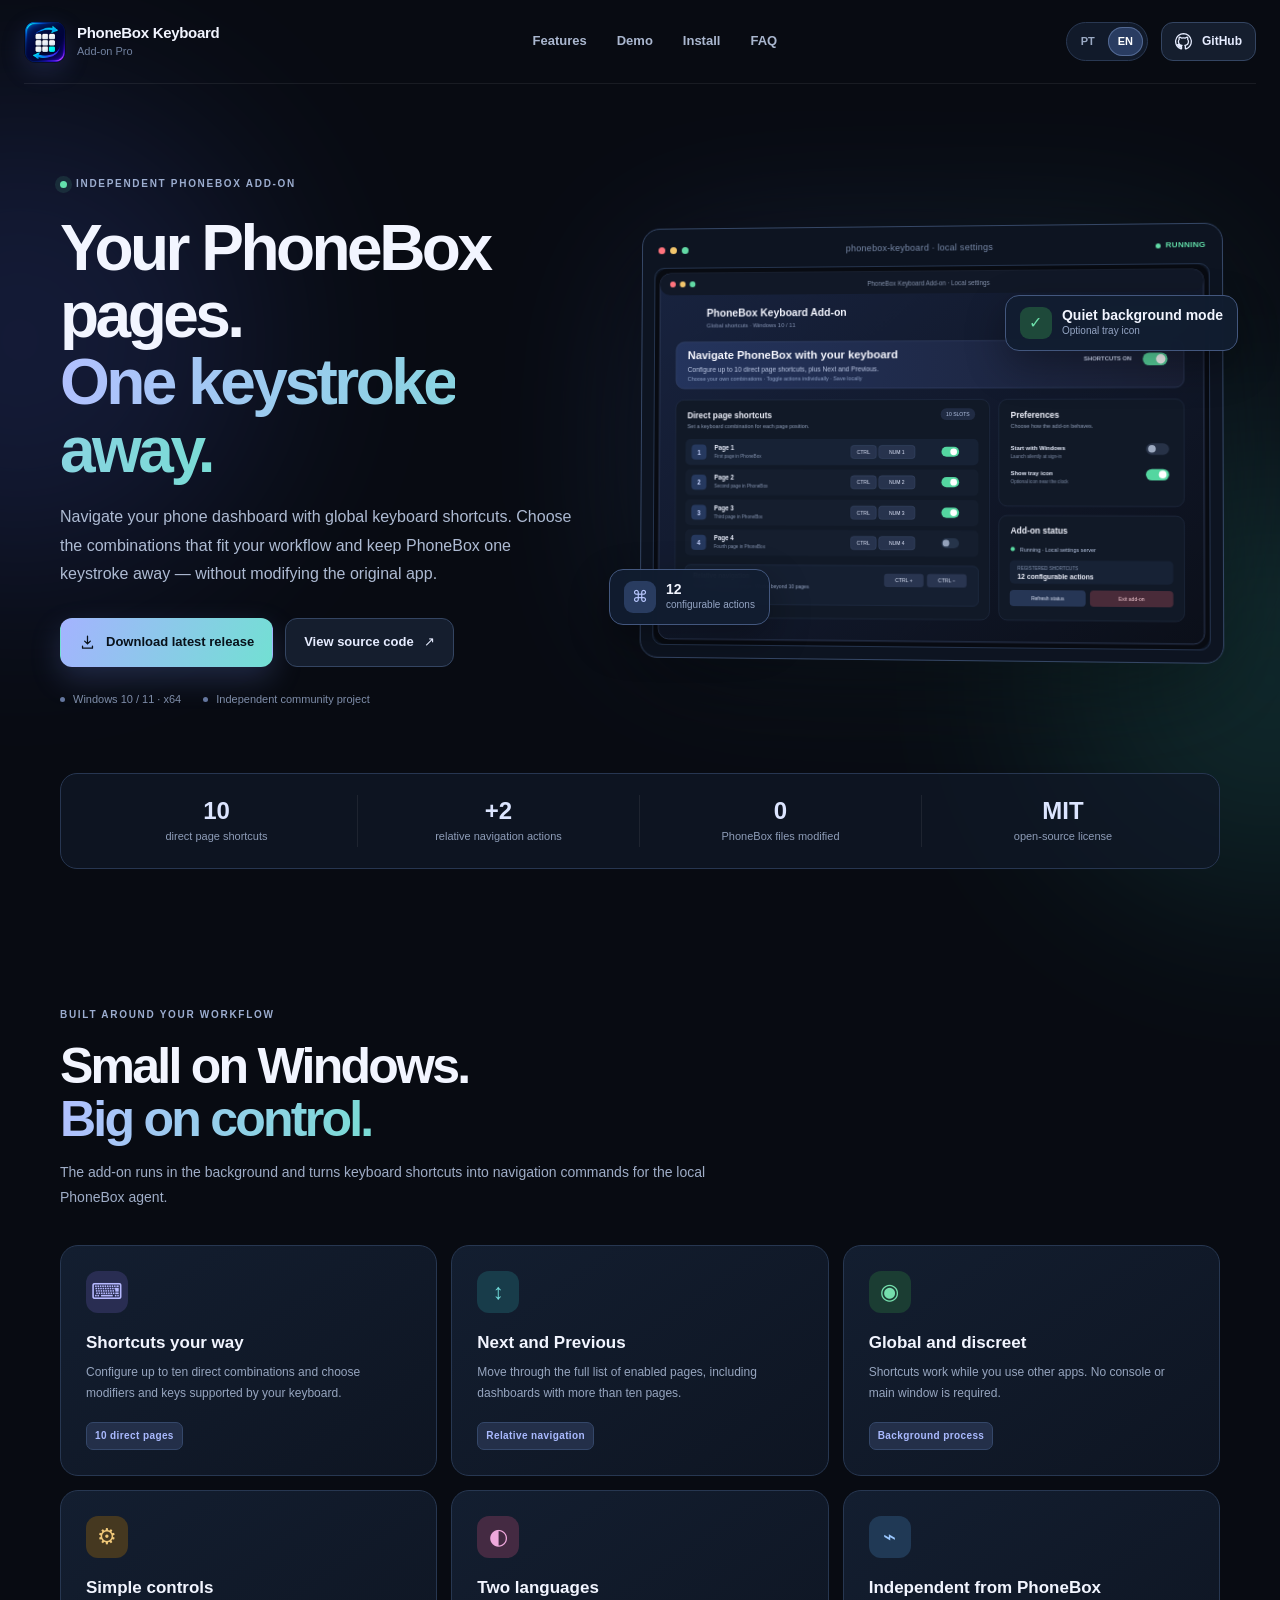
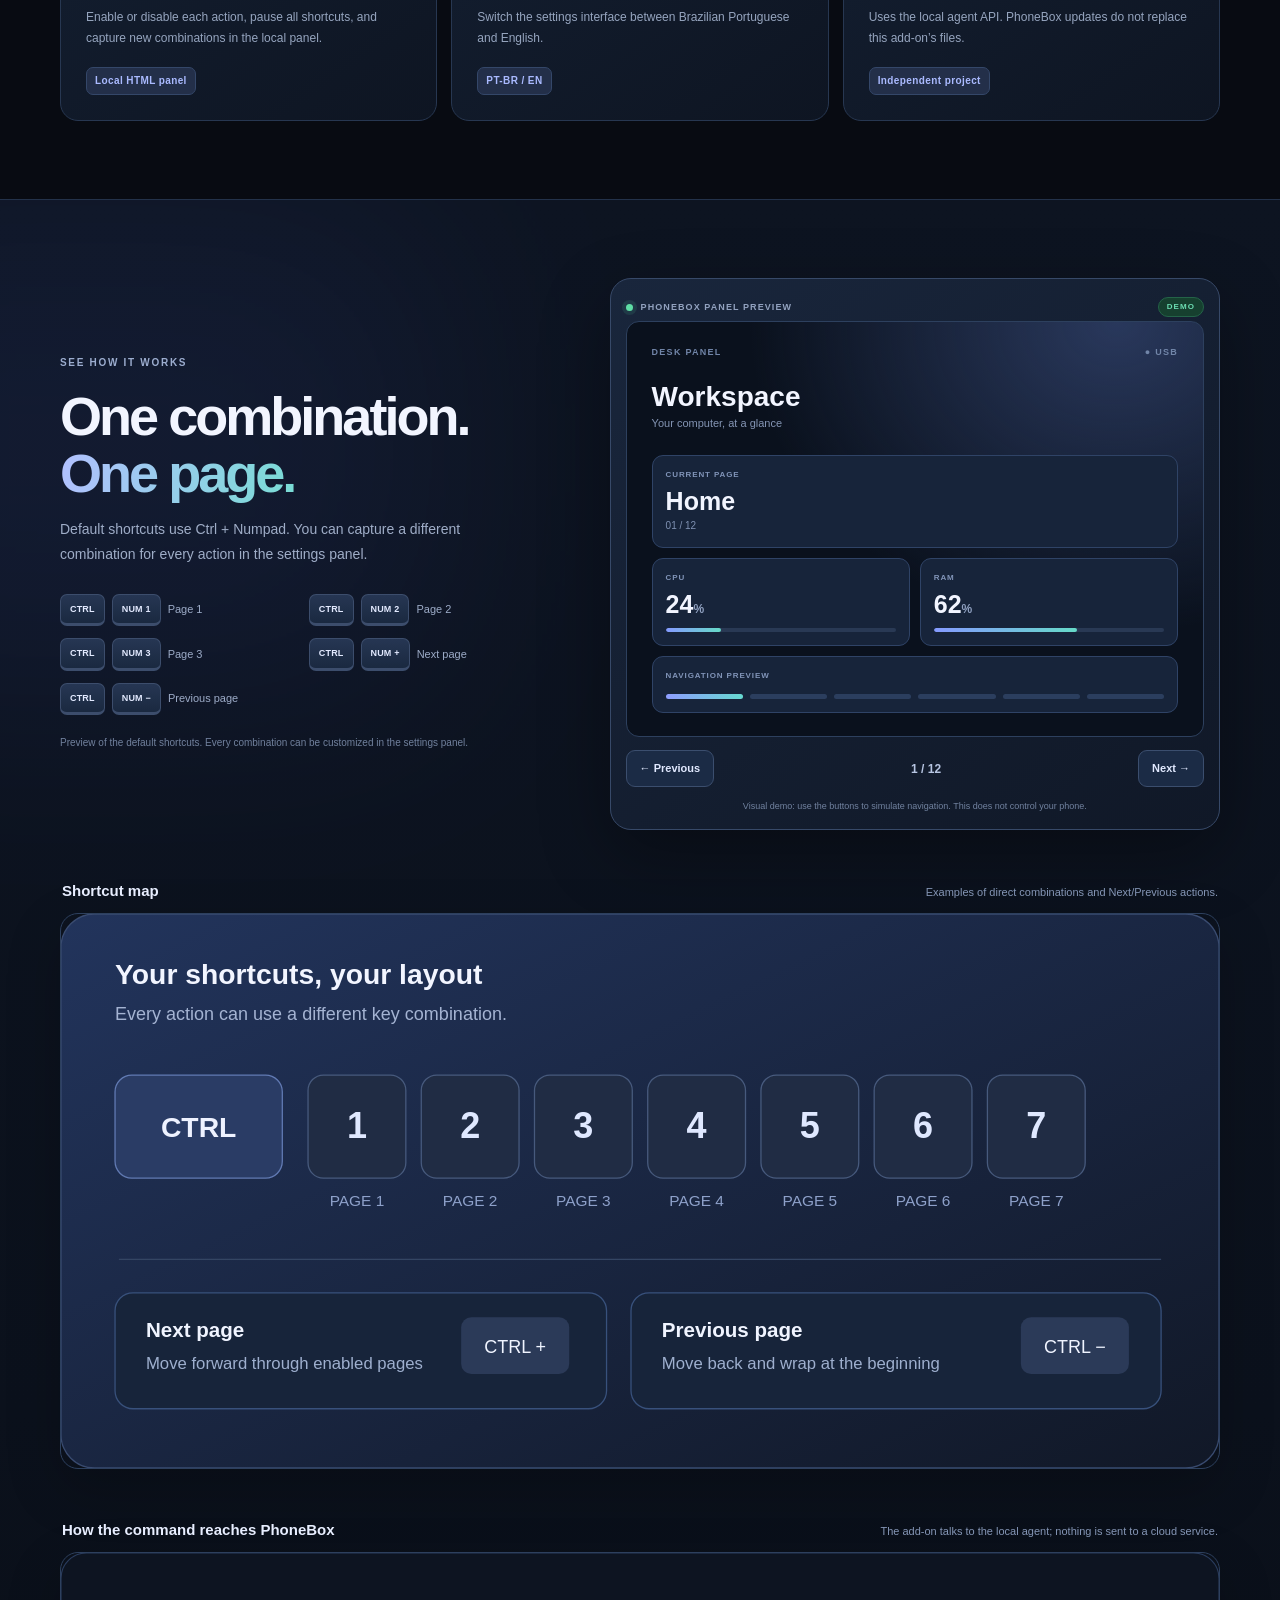
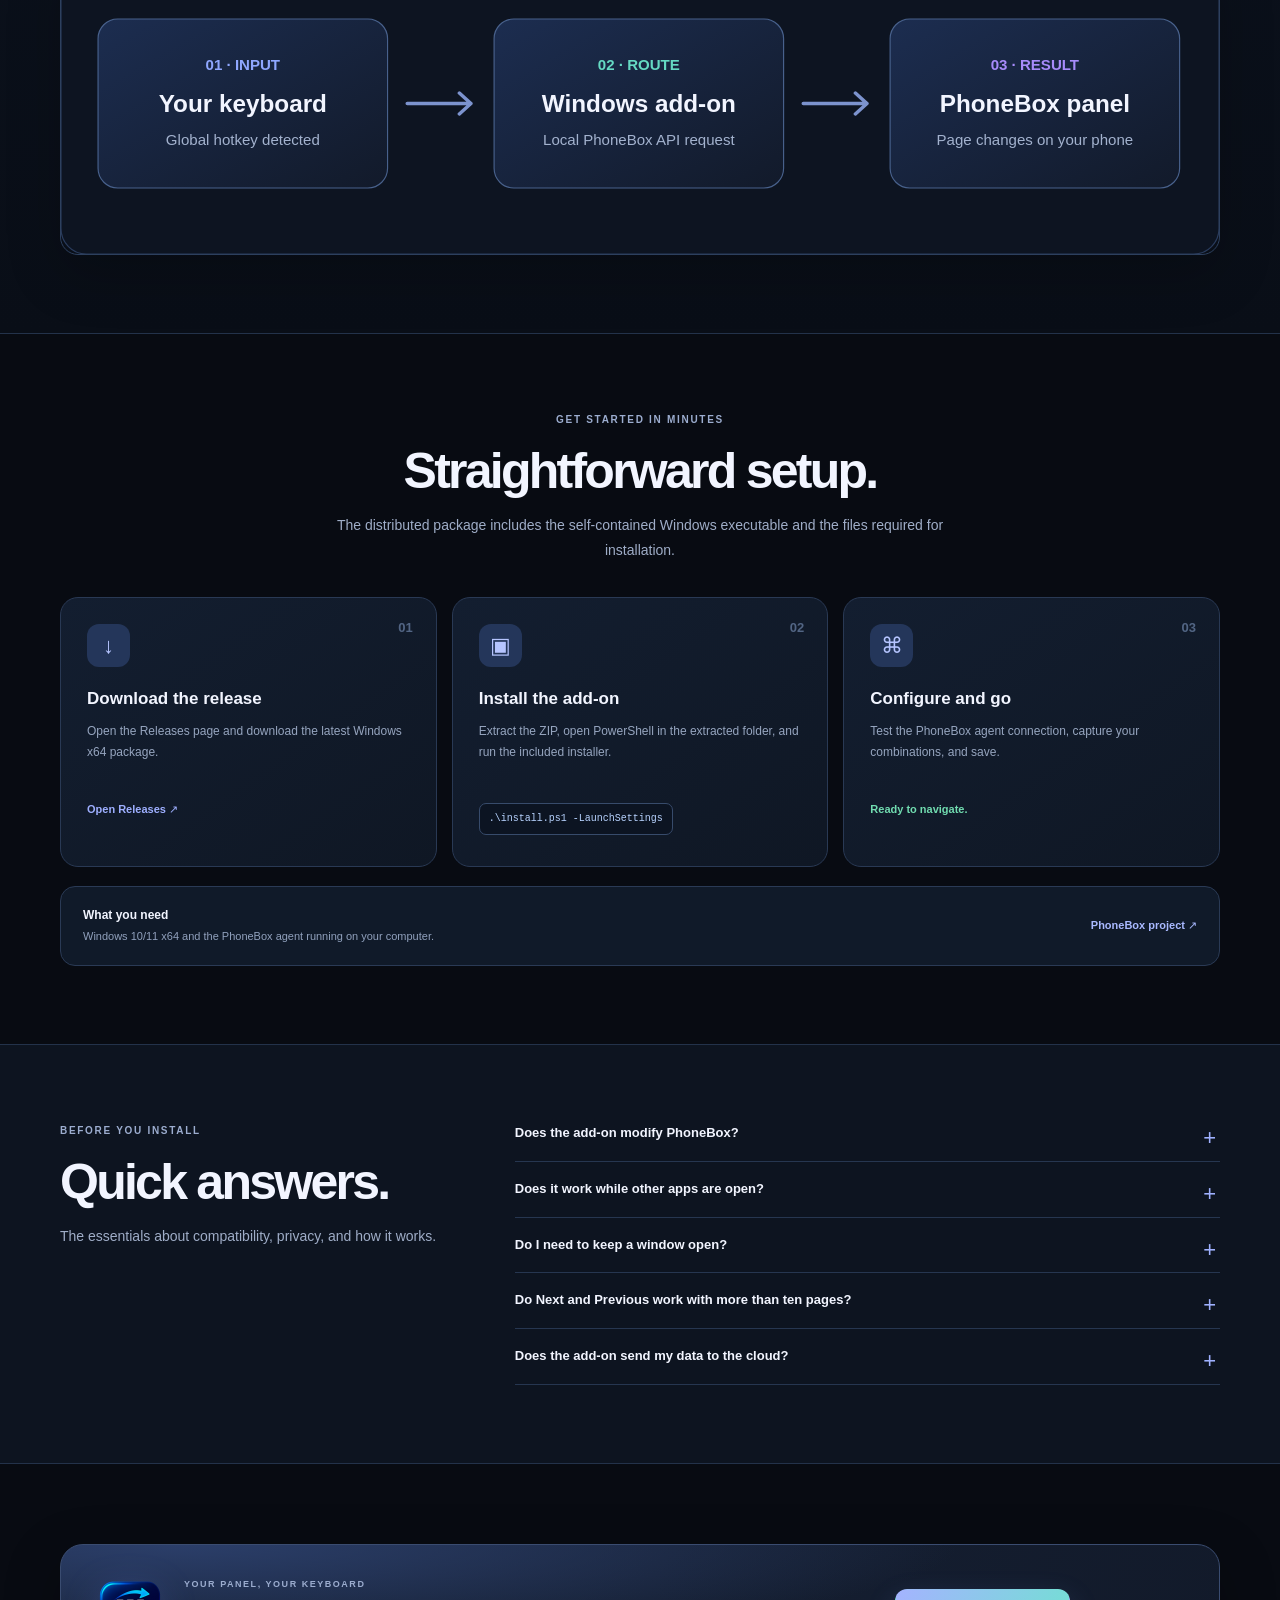
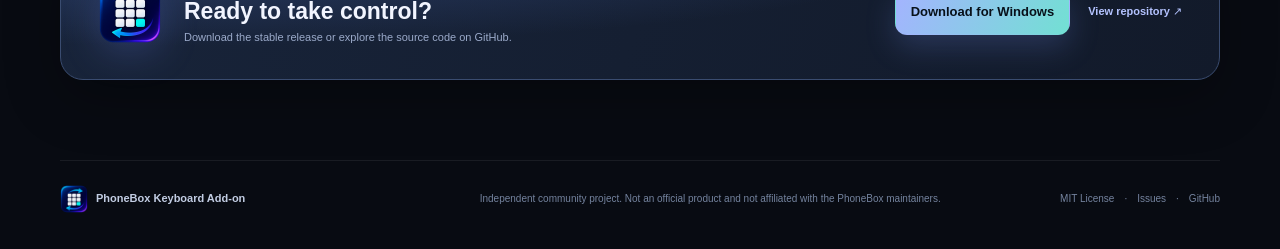
==== site/index.html @ b5aafda9 "feat: add bilingual GitHub Pages project website" ====
<!doctype html>
<html lang="pt-BR">
<head>
  <meta charset="utf-8">
  <meta name="viewport" content="width=device-width, initial-scale=1">
  <meta name="color-scheme" content="dark">
  <meta name="theme-color" content="#0b0e17">
  <meta name="description" content="Navigate PhoneBox pages with configurable global keyboard shortcuts on Windows. Ten direct page shortcuts, plus Next and Previous.">
  <meta property="og:type" content="website">
  <meta property="og:title" content="PhoneBox Keyboard Add-on">
  <meta property="og:description" content="Your PhoneBox pages. One keystroke away.">
  <meta property="og:image" content="https://ultraalmir.github.io/Keyboard-Addon-for-PhoneBox/assets/panel-preview.svg">
  <title>PhoneBox Keyboard Add-on — Your pages, one keystroke away</title>
  <link rel="icon" href="assets/favicon.ico" sizes="any">
  <link rel="icon" href="assets/phonebox-keyboard.png" type="image/png">
  <link rel="stylesheet" href="assets/site.css">
</head>
<body>
  <div class="ambient ambient-one" aria-hidden="true"></div>
  <div class="ambient ambient-two" aria-hidden="true"></div>
  <header class="site-header">
    <a class="brand" href="#top" aria-label="PhoneBox Keyboard Add-on home">
      <img src="assets/phonebox-keyboard.png" alt="" width="42" height="42">
      <span><strong>PhoneBox Keyboard</strong><small>Add-on Pro</small></span>
    </a>
    <nav class="desktop-nav" aria-label="Navegação principal">
      <a href="#features" data-i18n="navFeatures">Recursos</a>
      <a href="#demo" data-i18n="navDemo">Demonstração</a>
      <a href="#install" data-i18n="navInstall">Instalação</a>
      <a href="#faq" data-i18n="navFaq">Dúvidas</a>
    </nav>
    <div class="header-actions">
      <div class="language-switch" role="group" aria-label="Language">
        <button type="button" data-language="pt-BR" class="active" aria-pressed="true">PT</button>
        <button type="button" data-language="en" aria-pressed="false">EN</button>
      </div>
      <a class="button button-small button-outline github-link" href="https://github.com/Ultraalmir/Keyboard-Addon-for-PhoneBox" target="_blank" rel="noopener noreferrer">
        <svg viewBox="0 0 24 24" aria-hidden="true"><path d="M12 .9a11.1 11.1 0 0 0-3.51 21.63c.56.1.76-.24.76-.54v-2.1c-3.1.67-3.76-1.32-3.76-1.32-.5-1.28-1.23-1.62-1.23-1.62-1.01-.69.08-.68.08-.68 1.12.08 1.71 1.15 1.71 1.15 1 .1.53 2.2 3.15 1.55.1-.72.39-1.21.7-1.49-2.47-.28-5.07-1.24-5.07-5.5 0-1.22.44-2.22 1.15-3-.12-.28-.5-1.42.11-2.96 0 0 .94-.3 3.05 1.15a10.6 10.6 0 0 1 5.55 0c2.12-1.45 3.05-1.15 3.05-1.15.61 1.54.23 2.68.12 2.96.71.78 1.14 1.78 1.14 3.02 0 4.27-2.6 5.21-5.08 5.49.4.35.75 1.02.75 2.06V22c0 .3.2.65.77.54A11.1 11.1 0 0 0 12 .9Z"/></svg>
        <span>GitHub</span>
      </a>
    </div>
  </header>

  <main id="top">
    <section class="hero wrap">
      <div class="hero-copy">
        <div class="eyebrow"><span class="pulse"></span><span data-i18n="eyebrow">COMPLEMENTO INDEPENDENTE PARA PHONEBOX</span></div>
        <h1 data-i18n="heroTitle">Suas páginas do PhoneBox.<br><em>Um atalho de distância.</em></h1>
        <p class="hero-lead" data-i18n="heroLead">Navegue pelo painel do seu celular usando combinações globais do teclado. Configure cada tecla do seu jeito e deixe o PhoneBox sempre a um toque de distância — sem modificar o aplicativo original.</p>
        <div class="hero-buttons">
          <a class="button button-primary" href="https://github.com/Ultraalmir/Keyboard-Addon-for-PhoneBox/releases/latest" target="_blank" rel="noopener noreferrer">
            <svg viewBox="0 0 24 24" aria-hidden="true"><path d="M12 3v11m0 0 4-4m-4 4-4-4M5 17v3h14v-3"/></svg>
            <span data-i18n="downloadLatest">Baixar versão mais recente</span>
          </a>
          <a class="button button-outline" href="https://github.com/Ultraalmir/Keyboard-Addon-for-PhoneBox" target="_blank" rel="noopener noreferrer">
            <span data-i18n="viewSource">Ver código-fonte</span><span aria-hidden="true">↗</span>
          </a>
        </div>
        <div class="hero-meta">
          <span><i class="meta-dot"></i><span data-i18n="windowsOnly">Windows 10 / 11 · x64</span></span>
          <span><i class="meta-dot"></i><span data-i18n="communityProject">Projeto comunitário independente</span></span>
        </div>
      </div>
      <div class="hero-visual">
        <div class="visual-glow"></div>
        <div class="preview-frame">
          <div class="preview-topline"><span class="traffic"><i></i><i></i><i></i></span><span>phonebox-keyboard · local settings</span><span class="preview-status"><i></i> <b data-i18n="running">EM EXECUÇÃO</b></span></div>
          <img src="assets/panel-preview.svg" alt="Prévia ilustrativa do painel de configurações com atalhos, navegação relativa e preferências" data-alt="panelAlt">
        </div>
        <div class="float-chip chip-left"><span class="chip-icon">⌘</span><span><b>12</b><small data-i18n="configurableActions">ações configuráveis</small></span></div>
        <div class="float-chip chip-right"><span class="chip-check">✓</span><span><b data-i18n="quietMode">Modo silencioso</b><small data-i18n="trayOptional">Ícone de bandeja opcional</small></span></div>
      </div>
    </section>

    <section class="trust-strip wrap" aria-label="Project highlights">
      <div><strong>10</strong><span data-i18n="statDirect">atalhos diretos para páginas</span></div>
      <div><strong>+2</strong><span data-i18n="statRelative">ações de navegação relativa</span></div>
      <div><strong>0</strong><span data-i18n="statChanges">arquivos do PhoneBox modificados</span></div>
      <div><strong>MIT</strong><span data-i18n="statLicense">licença de código aberto</span></div>
    </section>

    <section class="section wrap" id="features">
      <div class="section-heading">
        <div class="eyebrow" data-i18n="featuresEyebrow">FEITO PARA O SEU FLUXO</div>
        <h2 data-i18n="featuresTitle">Pequeno no Windows.<br><em>Grande no controle.</em></h2>
        <p data-i18n="featuresLead">O add-on roda em segundo plano e transforma atalhos do teclado em comandos de navegação para o agente local do PhoneBox.</p>
      </div>
      <div class="feature-grid">
        <article class="feature-card"><div class="feature-icon violet">⌨</div><h3 data-i18n="feature1Title">Atalhos do seu jeito</h3><p data-i18n="feature1Text">Configure até dez combinações diretas e escolha modificadores e teclas compatíveis com seu teclado.</p><span class="feature-tag" data-i18n="feature1Tag">10 páginas diretas</span></article>
        <article class="feature-card"><div class="feature-icon cyan">↕</div><h3 data-i18n="feature2Title">Próxima e anterior</h3><p data-i18n="feature2Text">Avance ou volte pela lista completa de páginas habilitadas, inclusive quando seu painel tiver mais de dez.</p><span class="feature-tag" data-i18n="feature2Tag">Navegação relativa</span></article>
        <article class="feature-card"><div class="feature-icon green">◉</div><h3 data-i18n="feature3Title">Global e discreto</h3><p data-i18n="feature3Text">Os atalhos funcionam enquanto você usa outros programas. Sem console ou janela principal.</p><span class="feature-tag" data-i18n="feature3Tag">Processo em segundo plano</span></article>
        <article class="feature-card"><div class="feature-icon amber">⚙</div><h3 data-i18n="feature4Title">Controle simples</h3><p data-i18n="feature4Text">Ative ou desative cada ação, pause todos os atalhos e capture novas combinações no painel local.</p><span class="feature-tag" data-i18n="feature4Tag">Painel HTML local</span></article>
        <article class="feature-card"><div class="feature-icon pink">◐</div><h3 data-i18n="feature5Title">Dois idiomas</h3><p data-i18n="feature5Text">A interface de configurações pode ser alternada entre Português (Brasil) e English.</p><span class="feature-tag" data-i18n="feature5Tag">PT-BR / EN</span></article>
        <article class="feature-card"><div class="feature-icon blue">⌁</div><h3 data-i18n="feature6Title">Independente do PhoneBox</h3><p data-i18n="feature6Text">Usa a API local do agente. Atualizações do PhoneBox não substituem os arquivos deste complemento.</p><span class="feature-tag" data-i18n="feature6Tag">Projeto independente</span></article>
      </div>
    </section>

    <section class="section demo-section" id="demo">
      <div class="wrap demo-layout">
        <div class="demo-copy">
          <div class="eyebrow" data-i18n="demoEyebrow">VEJA COMO FUNCIONA</div>
          <h2 data-i18n="demoTitle">Uma combinação.<br><em>Uma página.</em></h2>
          <p data-i18n="demoLead">Os atalhos padrão usam Ctrl + Numpad. No painel, você pode capturar outras combinações para cada ação.</p>
          <div class="shortcut-examples">
            <div><span class="keycap">CTRL</span><span class="keycap">NUM 1</span><span class="example-label" data-i18n="pageOne">Página 1</span></div>
            <div><span class="keycap">CTRL</span><span class="keycap">NUM 2</span><span class="example-label" data-i18n="pageTwo">Página 2</span></div>
            <div><span class="keycap">CTRL</span><span class="keycap">NUM 3</span><span class="example-label" data-i18n="pageThree">Página 3</span></div>
            <div><span class="keycap">CTRL</span><span class="keycap">NUM +</span><span class="example-label" data-i18n="nextPage">Próxima página</span></div>
            <div><span class="keycap">CTRL</span><span class="keycap">NUM −</span><span class="example-label" data-i18n="previousPage">Página anterior</span></div>
          </div>
          <p class="fine-print" data-i18n="demoNote">Prévia dos atalhos padrão. Todas as combinações podem ser personalizadas no painel.</p>
        </div>
        <div class="demo-device-card">
          <div class="device-head"><span class="device-dot"></span><span data-i18n="phonePreview">PRÉVIA DO PAINEL PHONEBOX</span><span class="device-live" data-i18n="liveDemo">DEMO</span></div>
          <div class="device-screen">
            <div class="screen-top"><span data-i18n="deskPanel">DESK PANEL</span><span>● USB</span></div>
            <div class="screen-title" data-i18n="screenTitle">Workspace</div>
            <div class="screen-subtitle" data-i18n="screenSubtitle">Seu computador, em um só lugar</div>
            <div class="screen-widgets"><div class="widget widget-wide"><small data-i18n="activePage">PÁGINA ATUAL</small><strong id="demoPageName">Home</strong><span id="demoPageNumber">01 / 12</span></div><div class="widget"><small>CPU</small><strong>24<span>%</span></strong><div class="meter"><i style="width:24%"></i></div></div><div class="widget"><small>RAM</small><strong>62<span>%</span></strong><div class="meter"><i style="width:62%"></i></div></div><div class="widget widget-wide"><small data-i18n="shortcutDemo">NAVEGAÇÃO DE DEMONSTRAÇÃO</small><div class="screen-pages" id="screenPages"><i class="selected"></i><i></i><i></i><i></i><i></i><i></i></div></div></div>
          </div>
          <div class="demo-controls"><button type="button" id="demoPrev" aria-label="Previous demo page">← <span data-i18n="previous">Anterior</span></button><div class="demo-counter" id="demoCounter">1 / 12</div><button type="button" id="demoNext"><span data-i18n="next">Próxima</span> →</button></div>
          <div class="demo-hint" data-i18n="demoInteractiveHint">Demonstração visual: use os botões para simular a navegação. Isso não controla seu telefone.</div>
        </div>
      </div>
      <div class="wrap diagram-wrap shortcut-map-wrap">
        <div class="diagram-caption"><strong data-i18n="shortcutMapTitle">Mapa visual dos atalhos</strong><span data-i18n="shortcutMapDesc">Exemplos de combinações diretas e ações Próxima/Anterior.</span></div>
        <img src="assets/shortcut-demo.svg" alt="Mapa visual dos atalhos de teclado" data-alt="shortcutAlt">
      </div>
      <div class="wrap diagram-wrap">
        <div class="diagram-caption"><strong data-i18n="flowTitle">Como o comando chega ao PhoneBox</strong><span data-i18n="flowDesc">O complemento conversa com o agente local; nada é enviado para um serviço em nuvem.</span></div>
        <img src="assets/navigation-flow.svg" alt="Fluxo: teclado, complemento Windows e painel PhoneBox" data-alt="flowAlt">
      </div>
    </section>

    <section class="section wrap" id="install">
      <div class="section-heading centered">
        <div class="eyebrow" data-i18n="installEyebrow">COMECE EM POUCOS MINUTOS</div>
        <h2 data-i18n="installTitle">Instalação sem complicação.</h2>
        <p data-i18n="installLead">O pacote distribuído já inclui o executável Windows autocontido e os arquivos necessários para instalar.</p>
      </div>
      <div class="steps-grid">
        <article class="step-card"><div class="step-number">01</div><div class="step-icon">↓</div><h3 data-i18n="step1Title">Baixe a versão</h3><p data-i18n="step1Text">Abra a página de Releases e baixe o pacote mais recente para Windows x64.</p><a href="https://github.com/Ultraalmir/Keyboard-Addon-for-PhoneBox/releases/latest" target="_blank" rel="noopener noreferrer" data-i18n="step1Link">Abrir Releases ↗</a></article>
        <article class="step-card"><div class="step-number">02</div><div class="step-icon">▣</div><h3 data-i18n="step2Title">Instale o add-on</h3><p data-i18n="step2Text">Extraia o ZIP, abra PowerShell na pasta extraída e execute o instalador incluído.</p><code>.\install.ps1 -LaunchSettings</code></article>
        <article class="step-card"><div class="step-number">03</div><div class="step-icon">⌘</div><h3 data-i18n="step3Title">Configure e use</h3><p data-i18n="step3Text">Teste a conexão com o agente PhoneBox, capture suas combinações e salve.</p><span class="step-note" data-i18n="step3Note">Pronto para navegar.</span></article>
      </div>
      <div class="requirements"><div><strong data-i18n="requirementsTitle">Você vai precisar de</strong><span data-i18n="requirementsText">Windows 10/11 x64 e do agente PhoneBox em execução no computador.</span></div><a href="https://github.com/ersinkoc/phonebox" target="_blank" rel="noopener noreferrer" data-i18n="phoneboxProject">Projeto PhoneBox ↗</a></div>
    </section>

    <section class="section faq-section" id="faq">
      <div class="wrap faq-layout">
        <div class="section-heading"><div class="eyebrow" data-i18n="faqEyebrow">ANTES DE INSTALAR</div><h2 data-i18n="faqTitle">Perguntas rápidas.</h2><p data-i18n="faqLead">O essencial sobre compatibilidade, privacidade e funcionamento.</p></div>
        <div class="faq-list">
          <details><summary data-i18n="faq1Q">O add-on modifica o PhoneBox?</summary><p data-i18n="faq1A">Não. É um complemento independente para Windows. Ele envia solicitações de navegação à API local do agente PhoneBox e não substitui nem injeta arquivos no aplicativo original.</p></details>
          <details><summary data-i18n="faq2Q">Ele funciona com outros programas abertos?</summary><p data-i18n="faq2A">Sim. As combinações são registradas globalmente pelo Windows. Se outro aplicativo já usar a mesma combinação, o registro pode falhar; escolha outra tecla no painel.</p></details>
          <details><summary data-i18n="faq3Q">Preciso deixar uma janela aberta?</summary><p data-i18n="faq3A">Não. O processo funciona em segundo plano, sem console ou janela principal. O ícone da bandeja é opcional e pode ser ativado nas preferências.</p></details>
          <details><summary data-i18n="faq4Q">Próxima e Anterior funcionam com mais de dez páginas?</summary><p data-i18n="faq4A">Sim. Os dez atalhos diretos apontam às primeiras posições configuráveis; Próxima e Anterior percorrem a lista completa de páginas habilitadas. Como o agente não informa a página visível no telefone, o cursor local pode precisar ser sincronizado após navegação manual ou automática.</p></details>
          <details><summary data-i18n="faq5Q">O complemento envia meus dados para a nuvem?</summary><p data-i18n="faq5A">O complemento não utiliza telemetria nem serviços em nuvem. Seu painel de configurações local escuta em loopback no próprio computador e a navegação é enviada ao agente local do PhoneBox.</p></details>
        </div>
      </div>
    </section>

    <section class="final-cta wrap">
      <div class="cta-mark"><img src="assets/phonebox-keyboard.png" alt="" width="64" height="64"></div>
      <div><div class="eyebrow" data-i18n="ctaEyebrow">SEU PAINEL, SEU TECLADO</div><h2 data-i18n="ctaTitle">Pronto para assumir o controle?</h2><p data-i18n="ctaLead">Baixe a versão estável ou explore o código-fonte no GitHub.</p></div>
      <div class="cta-actions"><a class="button button-primary" href="https://github.com/Ultraalmir/Keyboard-Addon-for-PhoneBox/releases/latest" target="_blank" rel="noopener noreferrer" data-i18n="downloadCta">Baixar para Windows</a><a class="text-link" href="https://github.com/Ultraalmir/Keyboard-Addon-for-PhoneBox" target="_blank" rel="noopener noreferrer" data-i18n="starRepo">Ver repositório ↗</a></div>
    </section>
  </main>

  <footer class="site-footer wrap"><a class="footer-brand" href="#top"><img src="assets/phonebox-keyboard.png" alt="" width="28" height="28"><strong>PhoneBox Keyboard Add-on</strong></a><p data-i18n="footerNote">Projeto comunitário independente. Não é um produto oficial nem afiliado aos mantenedores do PhoneBox.</p><div><a href="https://github.com/Ultraalmir/Keyboard-Addon-for-PhoneBox/blob/main/LICENSE" target="_blank" rel="noopener noreferrer">MIT License</a><span>·</span><a href="https://github.com/Ultraalmir/Keyboard-Addon-for-PhoneBox/issues" target="_blank" rel="noopener noreferrer">Issues</a><span>·</span><a href="https://github.com/Ultraalmir/Keyboard-Addon-for-PhoneBox" target="_blank" rel="noopener noreferrer">GitHub</a></div></footer>

  <script src="assets/site.js" defer></script>
</body>
</html>
---- site/assets/site.css ----
:root{color-scheme:dark;--bg:#080b12;--surface:#101725;--surface2:#141e2f;--surface3:#1a2740;--line:#283752;--text:#f2f5ff;--muted:#a0aec8;--subtle:#71819f;--accent:#9aaaff;--accent2:#71d8d0;--green:#69e0ad;--radius:22px;--shadow:0 30px 90px #0006;font-family:Inter,Segoe UI,Arial,sans-serif;font-synthesis:none;text-rendering:optimizeLegibility}
*{box-sizing:border-box}html{scroll-behavior:smooth;scroll-padding-top:90px}body{margin:0;background:var(--bg);color:var(--text);line-height:1.6;overflow-x:hidden}a{color:inherit;text-decoration:none}button{font:inherit}.ambient{position:absolute;pointer-events:none;filter:blur(100px);opacity:.16;border-radius:50%;z-index:-1}.ambient-one{width:480px;height:480px;top:100px;left:-220px;background:#536df4}.ambient-two{width:440px;height:420px;top:470px;right:-210px;background:#36bba9}.wrap{width:min(1160px,calc(100% - 48px));margin-inline:auto}
.site-header{width:min(1240px,calc(100% - 48px));height:84px;margin:auto;display:flex;align-items:center;justify-content:space-between;gap:28px;border-bottom:1px solid #ffffff12;position:relative;z-index:5}.brand{display:flex;align-items:center;gap:11px;min-width:220px}.brand img{width:42px;height:42px;object-fit:contain;border-radius:12px;box-shadow:0 8px 24px #6375df30}.brand span{display:flex;flex-direction:column;line-height:1.2}.brand strong{font:700 15px 'Segoe UI',Inter,Arial,sans-serif;letter-spacing:-.02em}.brand small{color:var(--subtle);font-size:11px;margin-top:4px}.desktop-nav{display:flex;align-items:center;gap:30px}.desktop-nav a{font-size:13px;font-weight:600;color:#aab7cf;transition:color .2s}.desktop-nav a:hover,.site-footer a:hover{color:#fff}.header-actions{display:flex;align-items:center;gap:13px}.language-switch{display:flex;gap:3px;border:1px solid #293852;background:#111a2a;border-radius:999px;padding:4px}.language-switch button{border:0;background:transparent;color:#9baac4;padding:6px 10px;border-radius:999px;cursor:pointer;font-size:11px;font-weight:800}.language-switch button.active{background:#293c61;color:white;box-shadow:inset 0 0 0 1px #536992}
.button{display:inline-flex;align-items:center;justify-content:center;gap:10px;border:1px solid transparent;border-radius:12px;padding:13px 18px;font-size:13px;font-weight:700;transition:transform .2s,border-color .2s,background .2s;cursor:pointer}.button:hover{transform:translateY(-2px)}.button svg{width:17px;height:17px;fill:none;stroke:currentColor;stroke-width:1.8;stroke-linecap:round;stroke-linejoin:round}.button-small{padding:9px 13px;font-size:12px}.button-primary{color:#08111a;background:linear-gradient(115deg,#a4b3ff,#72e0d3);box-shadow:0 12px 30px #718be63b}.button-primary:hover{box-shadow:0 16px 42px #718be65c}.button-outline{color:#e6ecff;border-color:#344562;background:#151e2e}.button-outline:hover{border-color:#6f82b5;background:#1b2942}
.hero{padding-top:92px;padding-bottom:64px;display:grid;grid-template-columns:.94fr 1.06fr;align-items:center;gap:58px}.eyebrow{display:flex;align-items:center;gap:9px;color:#9cadcf;font-size:10px;font-weight:800;letter-spacing:.17em;text-transform:uppercase}.pulse{width:7px;height:7px;border-radius:50%;background:#64e0ac;box-shadow:0 0 0 5px #64e0ac1c}.hero h1,.section-heading h2,.demo-copy h2{font:700 clamp(40px,5.2vw,64px)/1.05 'Segoe UI',Inter,Arial,sans-serif;letter-spacing:-.055em;margin:23px 0 19px}.hero h1 em,.section-heading h2 em,.demo-copy h2 em{font-style:normal;color:transparent;background:linear-gradient(100deg,#b2c0ff,#79dcd5);background-clip:text}.hero-lead{color:#aebbd3;font-size:16px;line-height:1.8;max-width:550px}.hero-buttons{display:flex;gap:12px;flex-wrap:wrap;margin-top:29px}.hero-meta{display:flex;gap:22px;flex-wrap:wrap;margin-top:24px;color:#7f8eaa;font-size:11px}.hero-meta span{display:flex;align-items:center;gap:8px}.meta-dot{width:5px;height:5px;border-radius:50%;background:#64769e}.hero-visual{position:relative;min-width:0}.visual-glow{position:absolute;inset:10% 4%;background:linear-gradient(130deg,#6179ff,#42c5b5);filter:blur(85px);opacity:.2}.preview-frame{position:relative;background:#0d1421;border:1px solid #354766;border-radius:18px;padding:12px;box-shadow:var(--shadow);transform:perspective(1400px) rotateY(-4deg) rotateX(1.3deg)}.preview-frame>img{display:block;width:100%;height:auto;border-radius:10px;border:1px solid #25344e}.preview-topline{display:flex;align-items:center;justify-content:space-between;gap:10px;color:#7889a8;font-size:9px;padding:2px 4px 11px;letter-spacing:.03em}.traffic{display:flex;gap:5px}.traffic i{display:block;width:7px;height:7px;border-radius:50%;background:#ff737d}.traffic i:nth-child(2){background:#f2c56c}.traffic i:nth-child(3){background:#62d9a5}.preview-status{color:#61dca7;display:flex;align-items:center;gap:5px;font-size:8px;font-weight:800}.preview-status i{width:5px;height:5px;background:#61dca7;border-radius:50%}.float-chip{position:absolute;z-index:2;display:flex;align-items:center;gap:10px;padding:11px 14px;border:1px solid #43577e;border-radius:14px;background:#121d30eF;box-shadow:0 15px 40px #0005;backdrop-filter:blur(12px)}.float-chip b,.float-chip small{display:block}.float-chip b{font:700 14px 'Segoe UI',Inter,Arial,sans-serif}.float-chip small{font-size:10px;color:#95a5c4}.chip-left{left:-27px;bottom:35px}.chip-right{right:-18px;top:70px}.chip-icon,.chip-check{width:32px;height:32px;display:grid;place-items:center;border-radius:9px;background:#293c60;color:#bac8ff;font-weight:800}.chip-check{background:#1e493a;color:#6de1ab}
.trust-strip{display:grid;grid-template-columns:repeat(4,1fr);border:1px solid #273651;background:#101827b8;border-radius:17px;padding:21px 15px;margin-bottom:60px}.trust-strip div{text-align:center;padding:2px 10px;border-right:1px solid #ffffff12}.trust-strip div:last-child{border:0}.trust-strip strong{display:block;font:700 24px 'Segoe UI',Inter,Arial,sans-serif;color:#dce5ff}.trust-strip span{display:block;font-size:11px;color:#8e9db8;margin-top:3px}
.section{padding-top:78px;padding-bottom:78px}.section-heading{max-width:650px;margin-bottom:34px}.section-heading h2,.demo-copy h2{font-size:clamp(34px,4.4vw,50px);margin:17px 0 15px}.section-heading p,.demo-copy>p{color:#9fadc7;font-size:14px;line-height:1.8;margin:0}.feature-grid{display:grid;grid-template-columns:repeat(3,1fr);gap:14px}.feature-card{min-height:230px;padding:25px;border:1px solid #273751;background:linear-gradient(145deg,#131e30,#0e1522);border-radius:18px;transition:transform .2s,border-color .2s}.feature-card:hover{transform:translateY(-4px);border-color:#51668f}.feature-icon{width:42px;height:42px;border-radius:12px;display:grid;place-items:center;font-size:22px;font-weight:800;margin-bottom:20px}.feature-icon.violet{background:#292d52;color:#b6b9ff}.feature-icon.cyan{background:#183c4a;color:#71dbda}.feature-icon.green{background:#1b3d33;color:#75dfad}.feature-icon.amber{background:#453820;color:#f0c879}.feature-icon.pink{background:#442a42;color:#efa8dc}.feature-icon.blue{background:#203955;color:#9bc8ff}.feature-card h3{font:700 17px 'Segoe UI',Inter,Arial,sans-serif;margin:0 0 9px}.feature-card p{color:#96a5bf;font-size:12px;line-height:1.75;margin:0 0 17px}.feature-tag{font-size:10px;font-weight:700;letter-spacing:.04em;color:#aabaff;background:#232f49;border:1px solid #344769;padding:5px 8px;border-radius:7px;display:inline-block}
.demo-section{background:linear-gradient(180deg,#0d1421,#0b111c 70%,#090e17);border-top:1px solid #23324a;border-bottom:1px solid #23324a;position:relative;overflow:hidden}.demo-section:before{content:"";position:absolute;width:700px;height:500px;left:-260px;top:0;background:#4f66d8;opacity:.09;filter:blur(120px);pointer-events:none}.demo-layout{display:grid;grid-template-columns:.88fr 1.12fr;align-items:center;gap:70px;position:relative}.demo-copy h2{font-size:clamp(37px,4.5vw,54px)}.demo-copy>p{max-width:450px}.shortcut-examples{display:grid;grid-template-columns:1fr 1fr;gap:12px 18px;margin-top:27px}.shortcut-examples>div{display:flex;align-items:center;gap:7px;min-width:0}.keycap{display:inline-flex;align-items:center;justify-content:center;min-width:43px;padding:7px 9px;border:1px solid #3c4d6c;border-bottom-width:3px;border-radius:7px;background:linear-gradient(180deg,#263653,#1a2940);color:#e3eaff;font-size:9px;font-weight:800;letter-spacing:.02em;white-space:nowrap}.example-label{color:#9dacc8;font-size:11px;white-space:nowrap}.fine-print{font-size:10px!important;color:#71819d!important;margin-top:19px!important}.demo-device-card{border:1px solid #374968;border-radius:21px;padding:15px;background:linear-gradient(145deg,#19263c,#101827);box-shadow:0 24px 70px #0005}.device-head{height:27px;display:flex;align-items:center;gap:8px;color:#92a2bf;font-size:9px;font-weight:800;letter-spacing:.12em}.device-dot{width:7px;height:7px;background:#5edda5;border-radius:50%;box-shadow:0 0 0 4px #5edda51b}.device-live{margin-left:auto;color:#6bdcb1;background:#16402f;border:1px solid #246348;border-radius:999px;padding:3px 8px;font-size:8px}.device-screen{background:radial-gradient(ellipse at 85% 0,#29385c 0,transparent 53%),#0a111d;border:1px solid #2d405e;border-radius:13px;min-height:330px;padding:23px 25px}.screen-top{display:flex;justify-content:space-between;color:#7185a8;font-size:9px;font-weight:800;letter-spacing:.14em}.screen-title{font:700 28px 'Segoe UI',Inter,Arial,sans-serif;margin-top:22px}.screen-subtitle{font-size:11px;color:#8495b4;margin-top:2px}.screen-widgets{display:grid;grid-template-columns:1fr 1fr;gap:10px;margin-top:23px}.widget{background:#17243a;border:1px solid #2f4366;border-radius:11px;padding:13px}.widget small{display:block;color:#8194b8;font-size:8px;font-weight:800;letter-spacing:.11em}.widget strong{display:block;font:700 25px 'Segoe UI',Inter,Arial,sans-serif;margin-top:5px}.widget strong span{font-size:12px;color:#90a1c1}.widget-wide{grid-column:1/-1}.widget-wide>span{display:block;color:#7f91b2;font-size:10px;margin-top:2px}.meter{height:4px;border-radius:9px;background:#293954;margin-top:9px;overflow:hidden}.meter i{display:block;height:100%;border-radius:9px;background:linear-gradient(90deg,#859aff,#66dac8)}.screen-pages{display:flex;gap:7px;margin-top:11px}.screen-pages i{height:5px;flex:1;border-radius:6px;background:#2b3e5e}.screen-pages i.selected{background:linear-gradient(90deg,#8e9dff,#66d9d0)}.demo-controls{display:flex;align-items:center;justify-content:space-between;gap:12px;margin-top:13px}.demo-controls button{border:1px solid #3b4e6e;background:#1b2b45;border-radius:9px;color:#e1e9ff;padding:9px 13px;font-size:11px;font-weight:700;cursor:pointer}.demo-controls button:hover{background:#293e62}.demo-counter{font:700 12px 'Segoe UI',Inter,Arial,sans-serif;color:#b7c5e2}.demo-hint{margin-top:12px;color:#71829f;font-size:9px;text-align:center}.diagram-wrap{margin-top:52px;position:relative}.diagram-wrap img{width:100%;height:auto;display:block;border:1px solid #2d405e;border-radius:18px;box-shadow:0 20px 55px #0003}.diagram-caption{display:flex;align-items:baseline;justify-content:space-between;gap:18px;margin:0 2px 12px}.diagram-caption strong{font:700 15px 'Segoe UI',Inter,Arial,sans-serif;color:#e8eeff}.diagram-caption span{font-size:11px;color:#8596b6;text-align:right}
.centered{text-align:center;margin-inline:auto}.centered .eyebrow{justify-content:center}.steps-grid{display:grid;grid-template-columns:repeat(3,1fr);gap:15px}.step-card{position:relative;min-height:270px;padding:26px;border:1px solid #293954;border-radius:18px;background:linear-gradient(145deg,#131e30,#0f1724)}.step-number{position:absolute;top:22px;right:23px;color:#526584;font:700 13px 'Segoe UI',Inter,Arial,sans-serif}.step-icon{width:43px;height:43px;border-radius:12px;background:#24365a;color:#b6c5ff;display:grid;place-items:center;font-size:22px;margin-bottom:22px}.step-card h3{font:700 17px 'Segoe UI',Inter,Arial,sans-serif;margin:0 0 10px}.step-card p{color:#96a5bf;font-size:12px;line-height:1.75;min-height:62px}.step-card a,.step-note{font-size:11px;font-weight:700;color:#9eafff}.step-card code{display:inline-block;margin-top:8px;border:1px solid #374b6b;background:#0c1422;color:#b8d3ff;border-radius:7px;padding:7px 9px;font-size:10px}.step-note{color:#71dcb0}.requirements{display:flex;align-items:center;justify-content:space-between;gap:20px;margin-top:19px;padding:19px 22px;border:1px solid #2a3a55;border-radius:15px;background:#101a29}.requirements strong,.requirements span{display:block}.requirements strong{font-size:12px}.requirements span{color:#91a1bd;font-size:11px;margin-top:3px}.requirements a{font-size:11px;color:#a9b9ff;font-weight:700;white-space:nowrap}
.faq-section{background:#0d1420;border-top:1px solid #23324a;border-bottom:1px solid #23324a}.faq-layout{display:grid;grid-template-columns:.7fr 1.3fr;gap:75px}.faq-list details{border-bottom:1px solid #263650;padding:17px 0}.faq-list details:first-child{padding-top:0}.faq-list summary{font-size:13px;font-weight:700;cursor:pointer;list-style:none;position:relative;padding-right:34px}.faq-list summary::-webkit-details-marker{display:none}.faq-list summary:after{content:'+';position:absolute;right:4px;top:-3px;color:#9fb1ff;font-size:22px;font-weight:400}.faq-list details[open] summary:after{content:'−'}.faq-list p{font-size:12px;color:#96a5bf;line-height:1.8;margin:12px 32px 0 0}
.final-cta{margin-top:80px;margin-bottom:80px;border:1px solid #3a4c70;border-radius:23px;padding:32px 37px;background:radial-gradient(ellipse at 10% 0,#2b3e69 0,transparent 53%),linear-gradient(110deg,#18243a,#121a2a);display:flex;align-items:center;gap:22px;box-shadow:0 18px 55px #0004}.cta-mark img{display:block;width:64px;height:64px;filter:drop-shadow(0 9px 18px #7289ff3a)}.final-cta .eyebrow{font-size:9px}.final-cta h2{font:700 23px 'Segoe UI',Inter,Arial,sans-serif;margin:7px 0 4px}.final-cta p{font-size:11px;color:#9baaca;margin:0}.cta-actions{margin-left:auto;display:flex;align-items:center;gap:18px;flex-shrink:0}.cta-actions .button{padding:12px 15px}.text-link{font-size:11px;color:#b4c3ff;font-weight:700;white-space:nowrap}.site-footer{border-top:1px solid #ffffff12;padding-top:24px;padding-bottom:36px;display:grid;grid-template-columns:1fr 1.4fr auto;align-items:center;gap:18px;color:#74839e}.footer-brand{display:flex;align-items:center;gap:8px;color:#c2cde3;font-size:11px}.footer-brand img{border-radius:7px}.site-footer p{font-size:10px;margin:0}.site-footer>div{display:flex;gap:10px;align-items:center;font-size:10px}.site-footer a:hover{color:#dbe5ff}
@media(max-width:980px){.hero{grid-template-columns:1fr;gap:45px;padding-top:70px}.hero-copy{max-width:760px}.hero-visual{max-width:820px;margin-inline:auto;width:100%}.demo-layout{grid-template-columns:1fr;gap:35px}.demo-copy{max-width:700px}.faq-layout{grid-template-columns:1fr;gap:32px}.faq-layout .section-heading{margin-bottom:0}.site-footer{grid-template-columns:1fr 1fr}.site-footer>div{grid-column:1/-1}}
@media(max-width:720px){.site-header{height:72px}.desktop-nav{display:none}.brand{min-width:0}.brand strong{font-size:13px}.github-link span{display:none}.github-link{width:38px;height:38px;padding:0}.header-actions{gap:8px}.hero{padding-top:58px;padding-bottom:48px}.hero h1{font-size:clamp(38px,10vw,54px)}.hero-lead{font-size:14px}.hero-meta{gap:11px;flex-direction:column}.chip-left{left:-7px;bottom:16px}.chip-right{right:-6px;top:45px}.float-chip{padding:8px 10px}.float-chip small{font-size:8px}.trust-strip{grid-template-columns:1fr 1fr;gap:18px 0;margin-bottom:25px}.trust-strip div:nth-child(2){border-right:0}.trust-strip div:nth-child(3),.trust-strip div:nth-child(4){padding-top:13px;border-top:1px solid #ffffff12}.section{padding-top:60px;padding-bottom:60px}.feature-grid{grid-template-columns:1fr 1fr}.feature-card{padding:18px;min-height:245px}.feature-card h3{font-size:15px}.feature-card p{font-size:11px}.shortcut-examples{grid-template-columns:1fr}.demo-device-card{padding:10px}.device-screen{padding:18px;min-height:0}.steps-grid{grid-template-columns:1fr}.step-card{min-height:0}.step-card p{min-height:0}.requirements{align-items:flex-start;flex-direction:column}.final-cta{margin-top:55px;margin-bottom:55px;flex-wrap:wrap;padding:25px}.cta-mark img{width:52px;height:52px}.cta-actions{width:100%;margin:4px 0 0;flex-wrap:wrap}.site-footer{grid-template-columns:1fr;gap:12px}.site-footer>div{grid-column:auto}.preview-topline{font-size:7px}.preview-status b{font-size:7px}}
@media(max-width:440px){.wrap,.site-header{width:calc(100% - 30px)}.hero h1{font-size:37px}.hero-buttons{flex-direction:column;align-items:stretch}.hero-buttons .button{width:100%}.feature-grid{grid-template-columns:1fr}.feature-card{min-height:0}.float-chip{transform:scale(.9)}.screen-title{font-size:24px}.screen-widgets{gap:7px}.widget{padding:10px}.widget strong{font-size:21px}}
@media(prefers-reduced-motion:reduce){*,*:before,*:after{scroll-behavior:auto!important;animation-duration:.01ms!important;transition-duration:.01ms!important}}
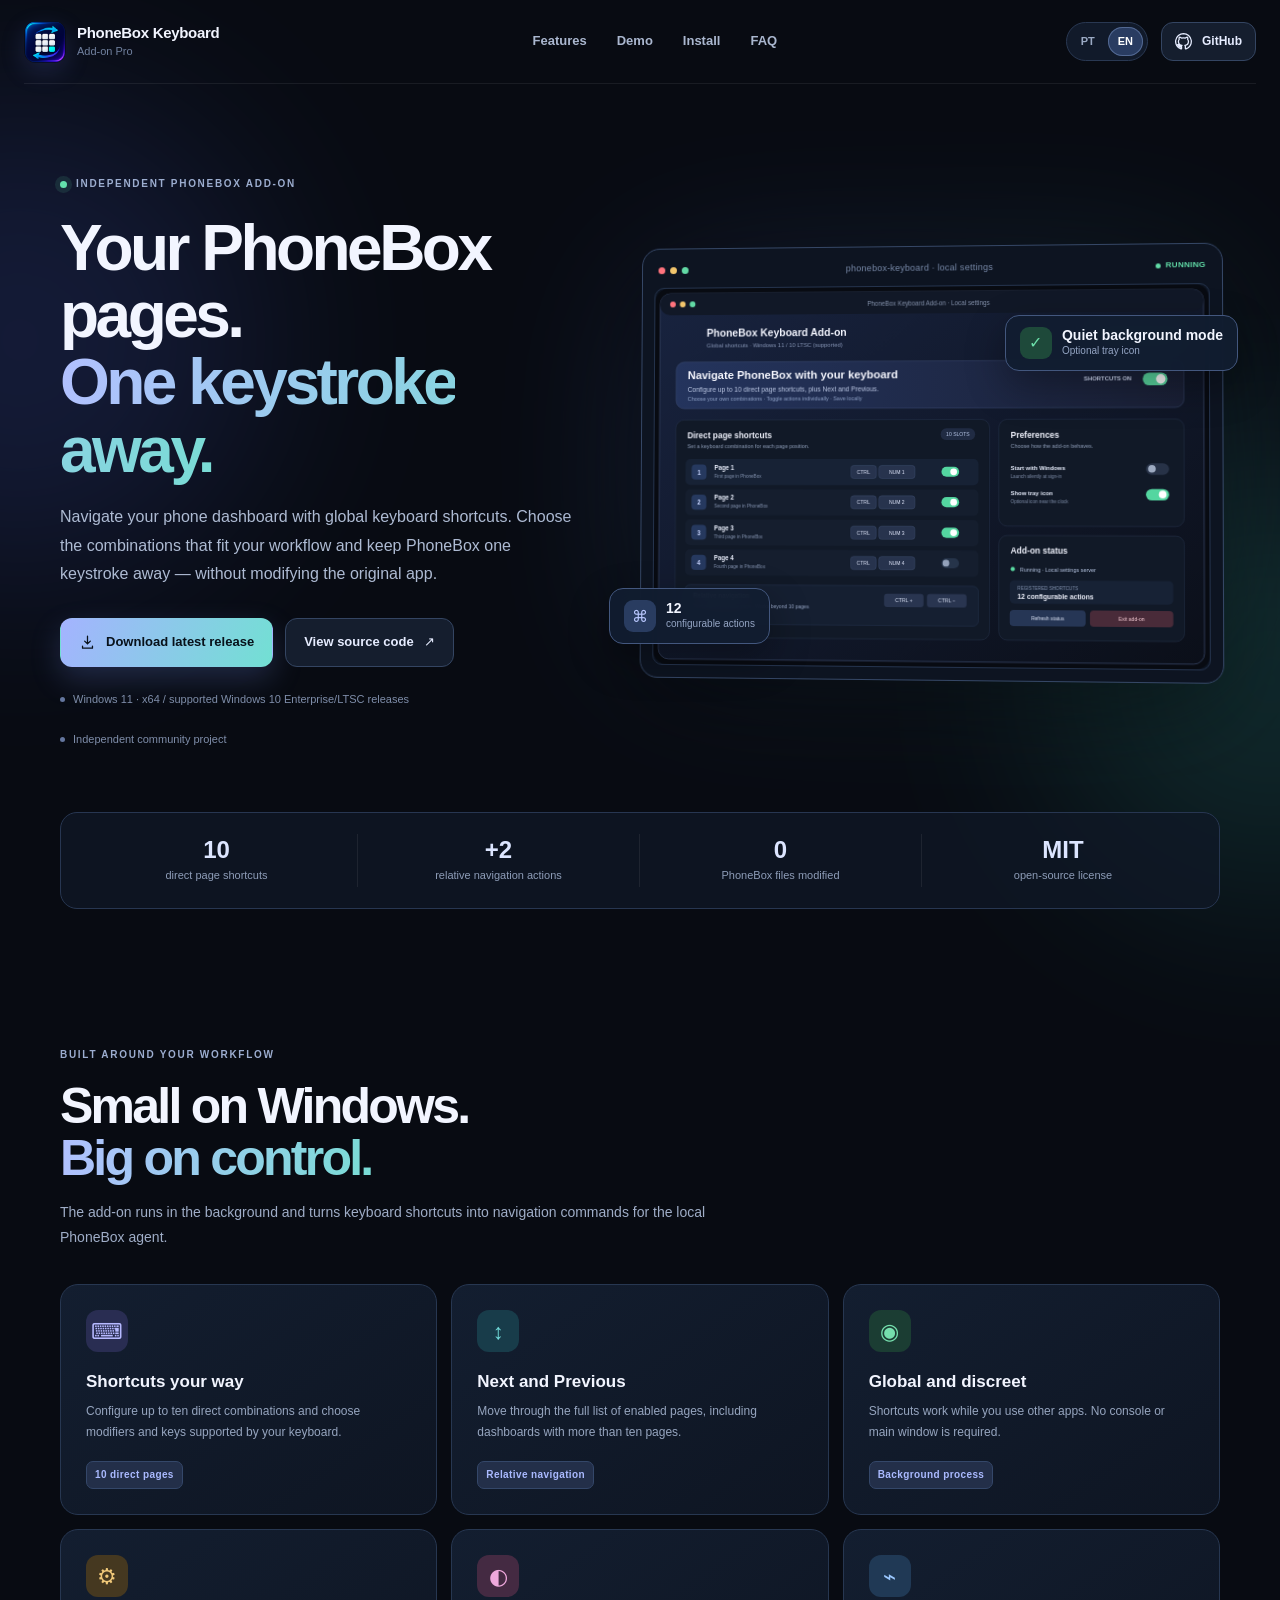
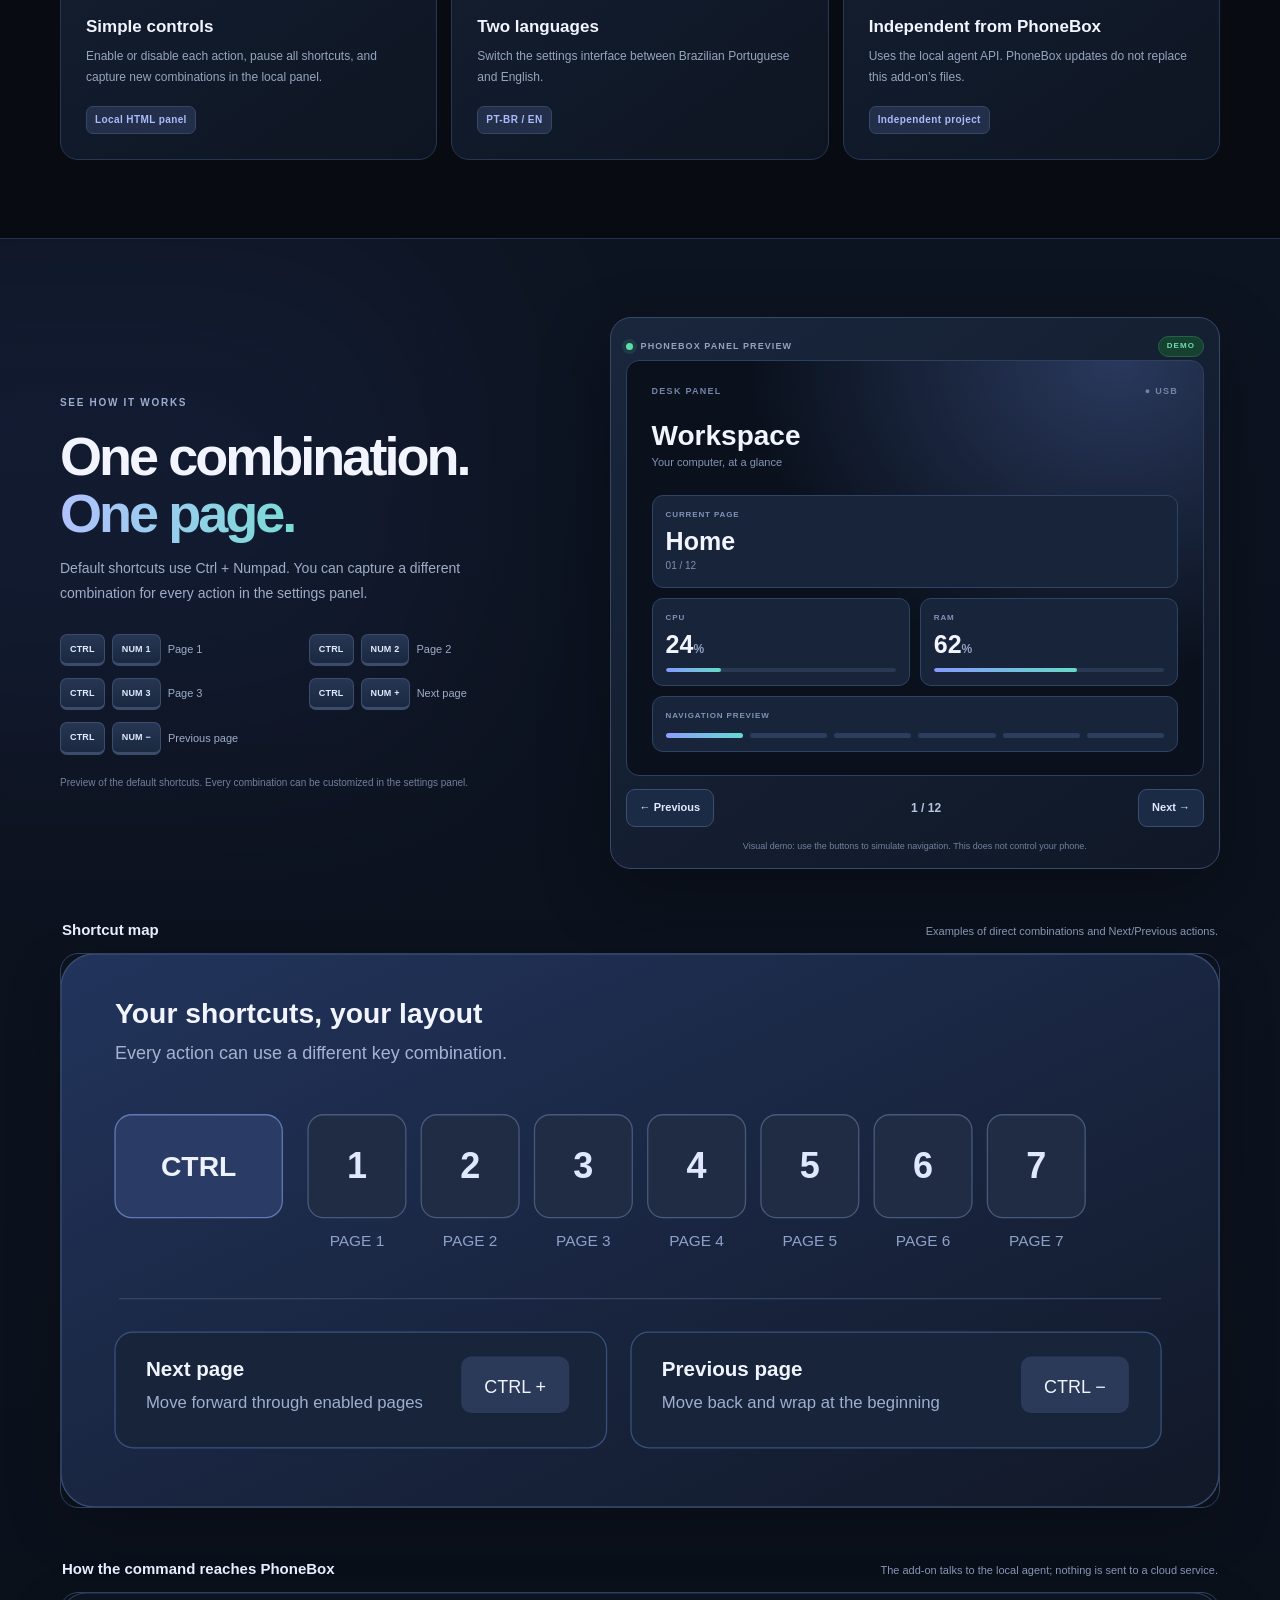
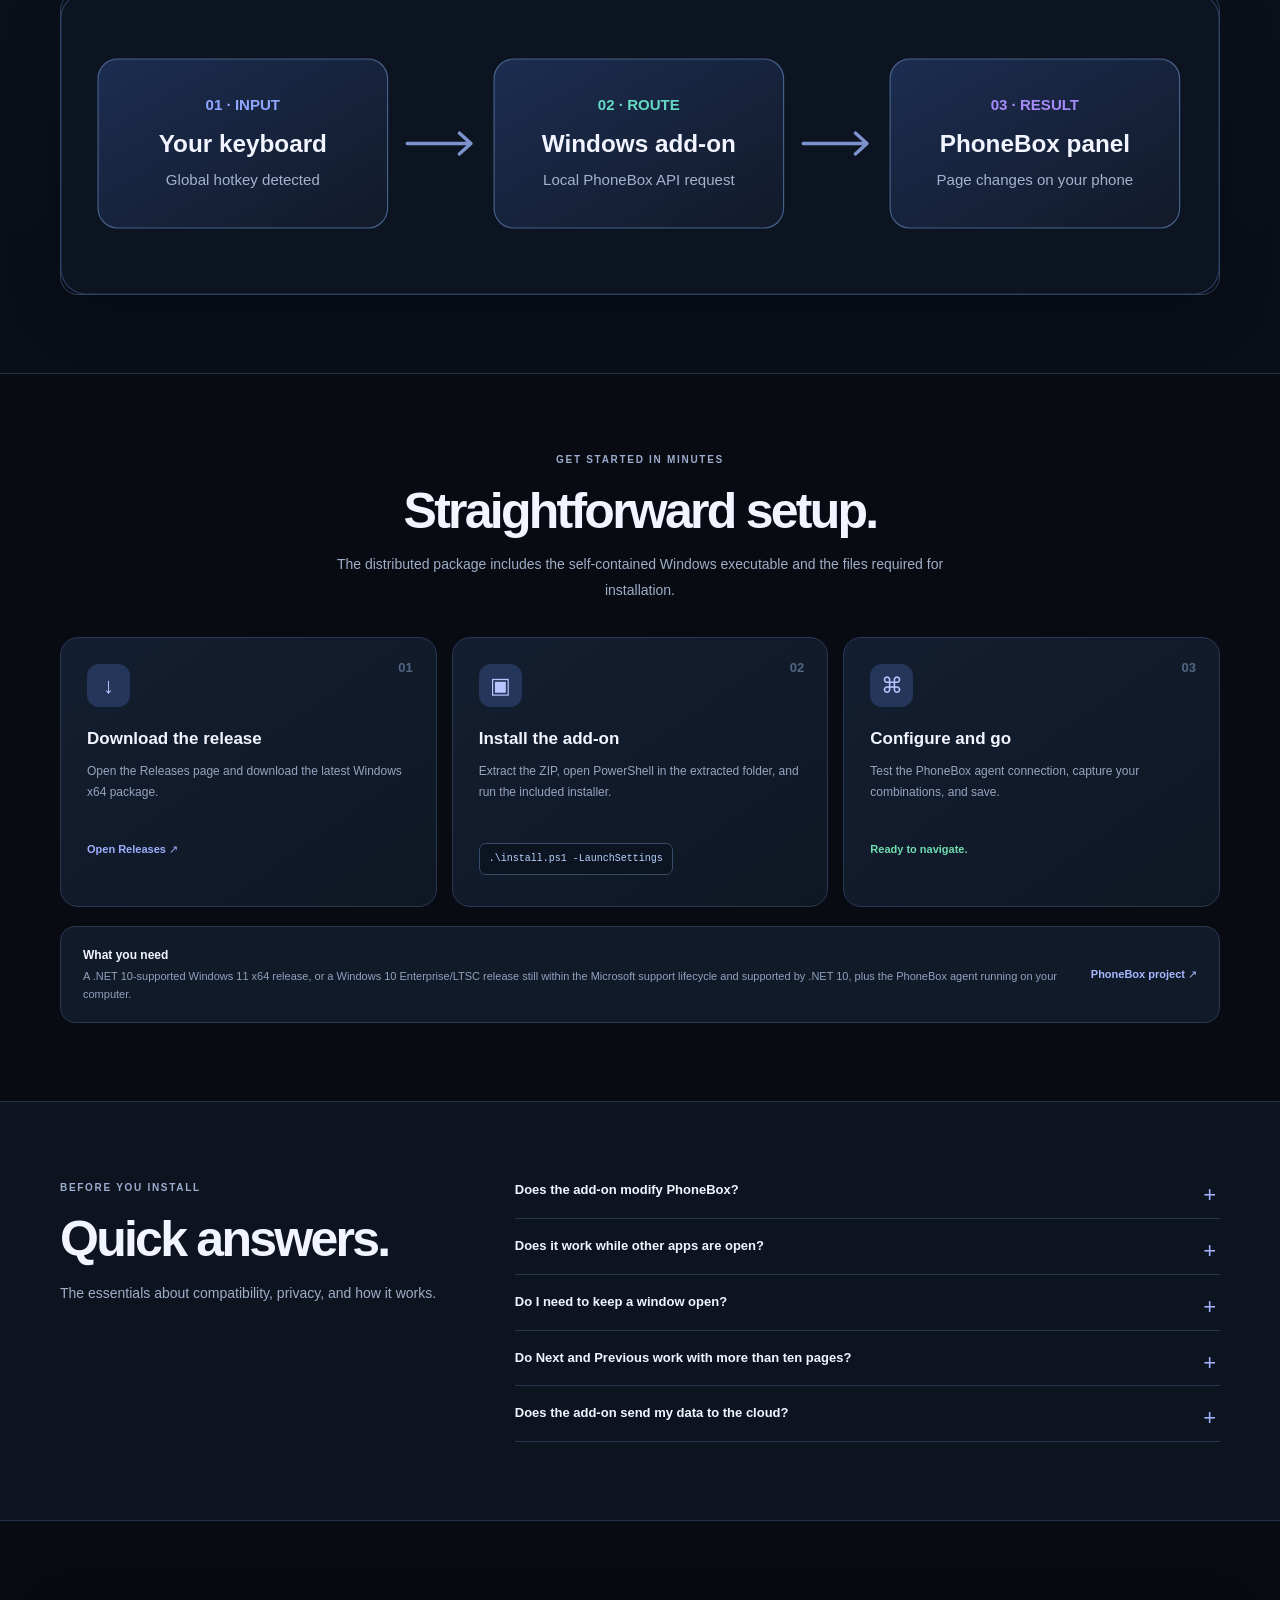
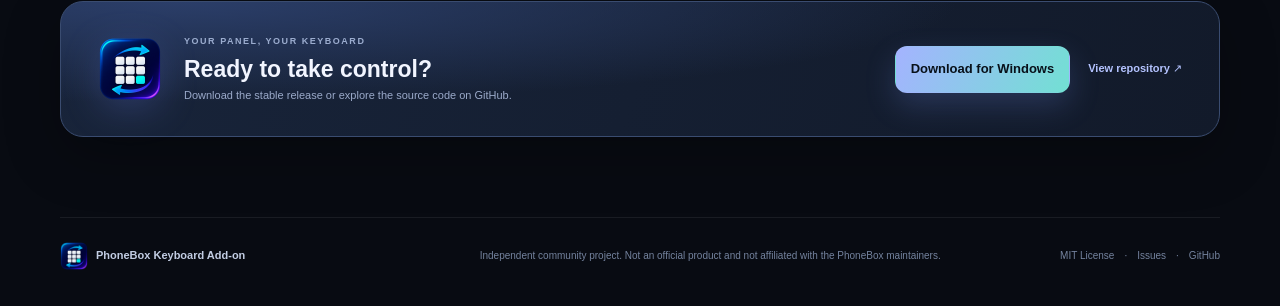
==== commit a4c2b4ef: "docs: clarify Windows support and publishing workflow" ====
--- a/site/index.html
+++ b/site/index.html
@@ -19,18 +19,18 @@
   <div class="ambient ambient-one" aria-hidden="true"></div>
   <div class="ambient ambient-two" aria-hidden="true"></div>
   <header class="site-header">
-    <a class="brand" href="#top" aria-label="PhoneBox Keyboard Add-on home">
+    <a class="brand" href="#top" aria-label="Início do PhoneBox Keyboard Add-on" data-i18n-aria="brandHomeLabel">
       <img src="assets/phonebox-keyboard.png" alt="" width="42" height="42">
       <span><strong>PhoneBox Keyboard</strong><small>Add-on Pro</small></span>
     </a>
-    <nav class="desktop-nav" aria-label="Navegação principal">
+    <nav class="desktop-nav" aria-label="Navegação principal" data-i18n-aria="mainNavigationLabel">
       <a href="#features" data-i18n="navFeatures">Recursos</a>
       <a href="#demo" data-i18n="navDemo">Demonstração</a>
       <a href="#install" data-i18n="navInstall">Instalação</a>
       <a href="#faq" data-i18n="navFaq">Dúvidas</a>
     </nav>
     <div class="header-actions">
-      <div class="language-switch" role="group" aria-label="Language">
+      <div class="language-switch" role="group" aria-label="Seletor de idioma" data-i18n-aria="languagePickerLabel">
         <button type="button" data-language="pt-BR" class="active" aria-pressed="true">PT</button>
         <button type="button" data-language="en" aria-pressed="false">EN</button>
       </div>
@@ -57,7 +57,7 @@
           </a>
         </div>
         <div class="hero-meta">
-          <span><i class="meta-dot"></i><span data-i18n="windowsOnly">Windows 10 / 11 · x64</span></span>
+          <span><i class="meta-dot"></i><span data-i18n="windowsOnly">Windows 11 · x64 / Windows 10 Enterprise-LTSC em versões suportadas</span></span>
           <span><i class="meta-dot"></i><span data-i18n="communityProject">Projeto comunitário independente</span></span>
         </div>
       </div>
@@ -72,7 +72,7 @@
       </div>
     </section>
 
-    <section class="trust-strip wrap" aria-label="Project highlights">
+    <section class="trust-strip wrap" aria-label="Destaques do projeto" data-i18n-aria="projectHighlightsLabel">
       <div><strong>10</strong><span data-i18n="statDirect">atalhos diretos para páginas</span></div>
       <div><strong>+2</strong><span data-i18n="statRelative">ações de navegação relativa</span></div>
       <div><strong>0</strong><span data-i18n="statChanges">arquivos do PhoneBox modificados</span></div>
@@ -118,7 +118,7 @@
             <div class="screen-subtitle" data-i18n="screenSubtitle">Seu computador, em um só lugar</div>
             <div class="screen-widgets"><div class="widget widget-wide"><small data-i18n="activePage">PÁGINA ATUAL</small><strong id="demoPageName">Home</strong><span id="demoPageNumber">01 / 12</span></div><div class="widget"><small>CPU</small><strong>24<span>%</span></strong><div class="meter"><i style="width:24%"></i></div></div><div class="widget"><small>RAM</small><strong>62<span>%</span></strong><div class="meter"><i style="width:62%"></i></div></div><div class="widget widget-wide"><small data-i18n="shortcutDemo">NAVEGAÇÃO DE DEMONSTRAÇÃO</small><div class="screen-pages" id="screenPages"><i class="selected"></i><i></i><i></i><i></i><i></i><i></i></div></div></div>
           </div>
-          <div class="demo-controls"><button type="button" id="demoPrev" aria-label="Previous demo page">← <span data-i18n="previous">Anterior</span></button><div class="demo-counter" id="demoCounter">1 / 12</div><button type="button" id="demoNext"><span data-i18n="next">Próxima</span> →</button></div>
+          <div class="demo-controls"><button type="button" id="demoPrev" aria-label="Página de demonstração anterior" data-i18n-aria="demoPreviousPageLabel">← <span data-i18n="previous">Anterior</span></button><div class="demo-counter" id="demoCounter">1 / 12</div><button type="button" id="demoNext" aria-label="Próxima página de demonstração" data-i18n-aria="demoNextPageLabel"><span data-i18n="next">Próxima</span> →</button></div>
           <div class="demo-hint" data-i18n="demoInteractiveHint">Demonstração visual: use os botões para simular a navegação. Isso não controla seu telefone.</div>
         </div>
       </div>
@@ -143,7 +143,7 @@
         <article class="step-card"><div class="step-number">02</div><div class="step-icon">▣</div><h3 data-i18n="step2Title">Instale o add-on</h3><p data-i18n="step2Text">Extraia o ZIP, abra PowerShell na pasta extraída e execute o instalador incluído.</p><code>.\install.ps1 -LaunchSettings</code></article>
         <article class="step-card"><div class="step-number">03</div><div class="step-icon">⌘</div><h3 data-i18n="step3Title">Configure e use</h3><p data-i18n="step3Text">Teste a conexão com o agente PhoneBox, capture suas combinações e salve.</p><span class="step-note" data-i18n="step3Note">Pronto para navegar.</span></article>
       </div>
-      <div class="requirements"><div><strong data-i18n="requirementsTitle">Você vai precisar de</strong><span data-i18n="requirementsText">Windows 10/11 x64 e do agente PhoneBox em execução no computador.</span></div><a href="https://github.com/ersinkoc/phonebox" target="_blank" rel="noopener noreferrer" data-i18n="phoneboxProject">Projeto PhoneBox ↗</a></div>
+      <div class="requirements"><div><strong data-i18n="requirementsTitle">Você vai precisar de</strong><span data-i18n="requirementsText">Windows 11 x64 em versão compatível com .NET 10, ou Windows 10 Enterprise/LTSC em versão ainda suportada pela Microsoft e compatível com .NET 10; e o agente PhoneBox em execução.</span></div><a href="https://github.com/ersinkoc/phonebox" target="_blank" rel="noopener noreferrer" data-i18n="phoneboxProject">Projeto PhoneBox ↗</a></div>
     </section>
 
     <section class="section faq-section" id="faq">
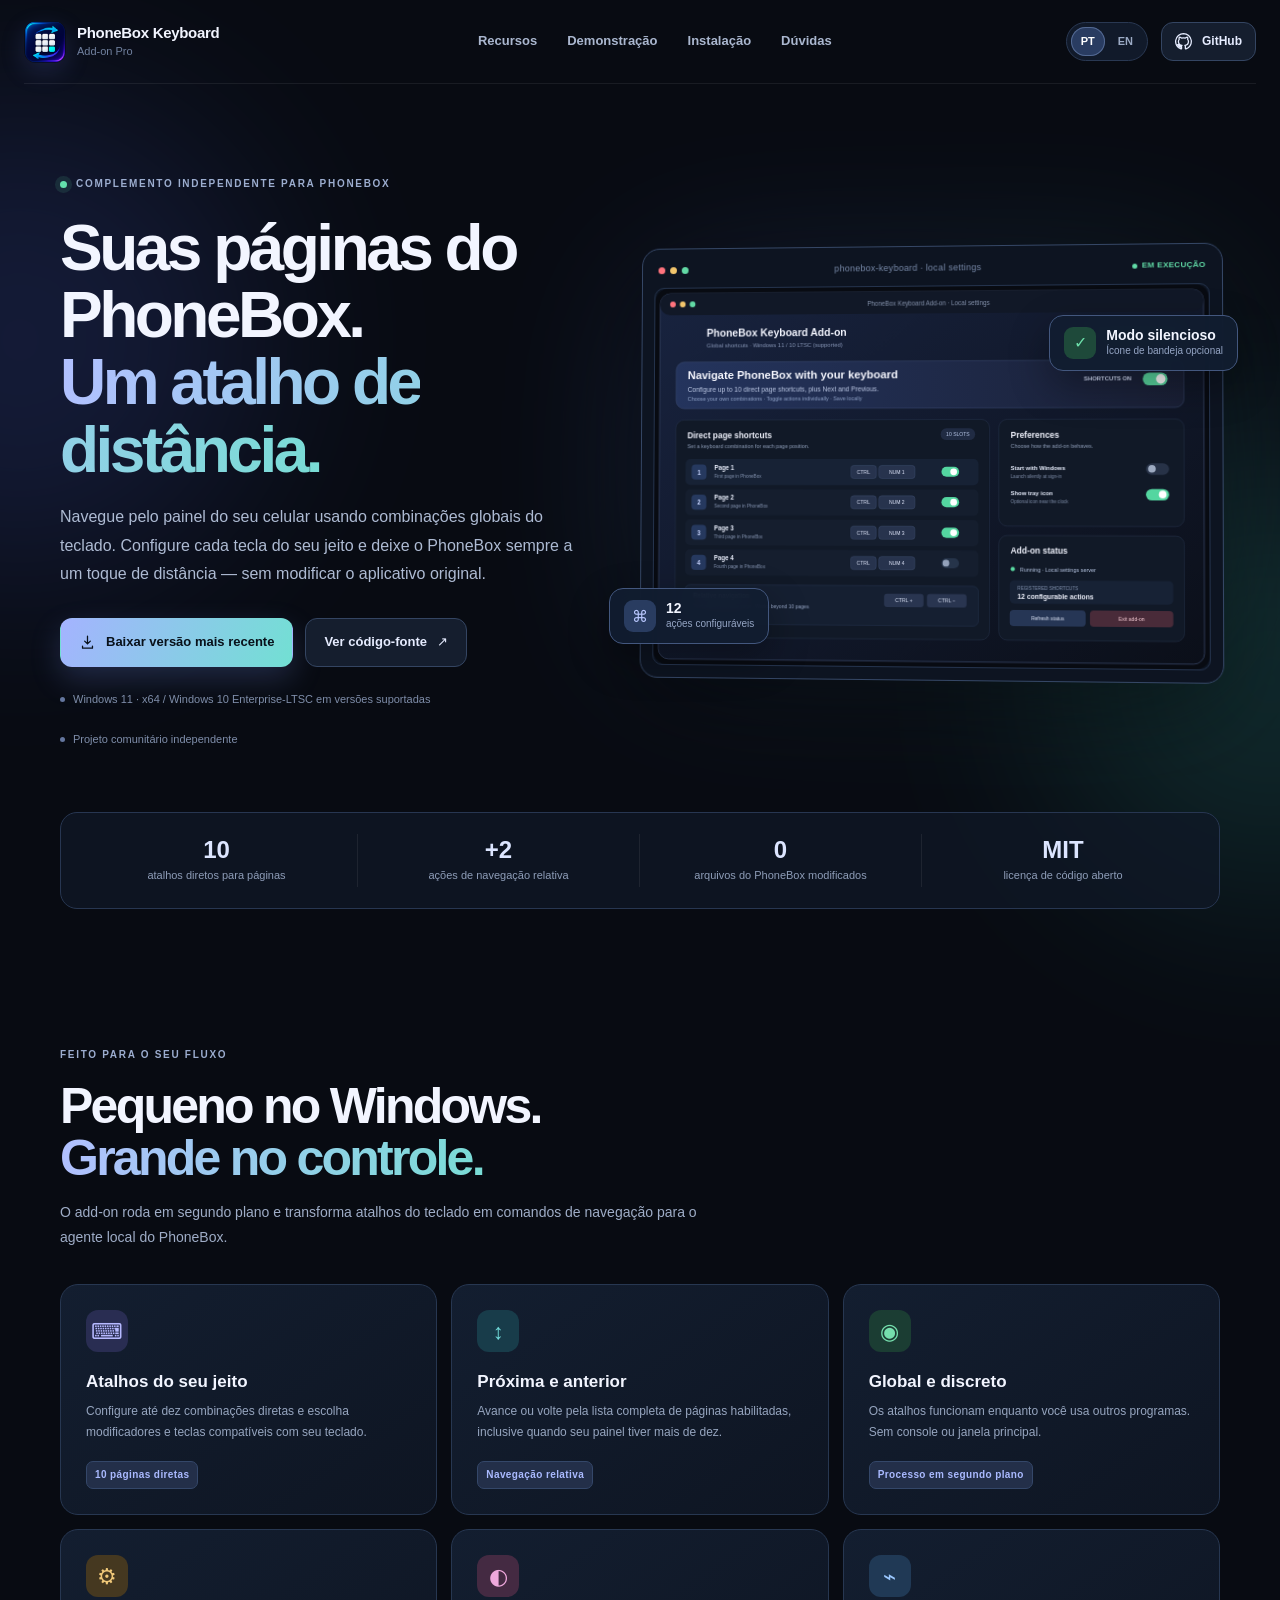
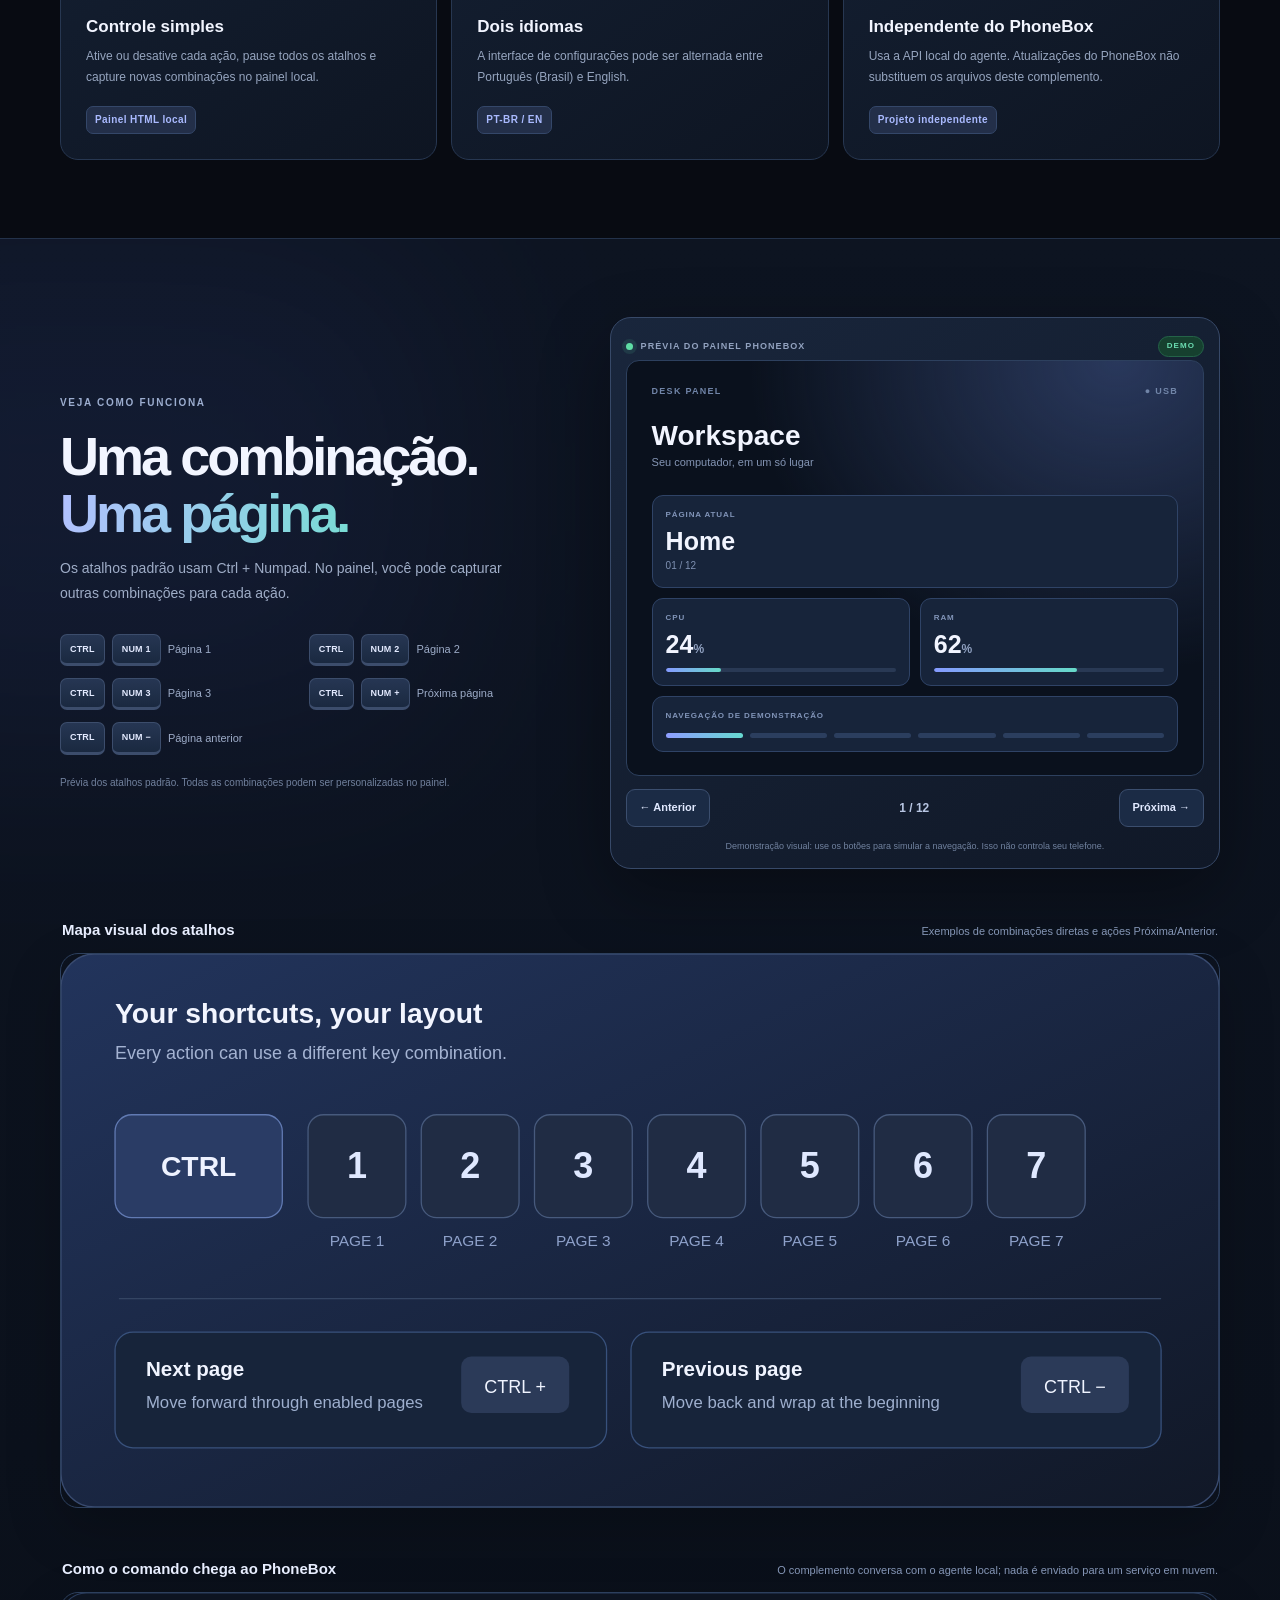
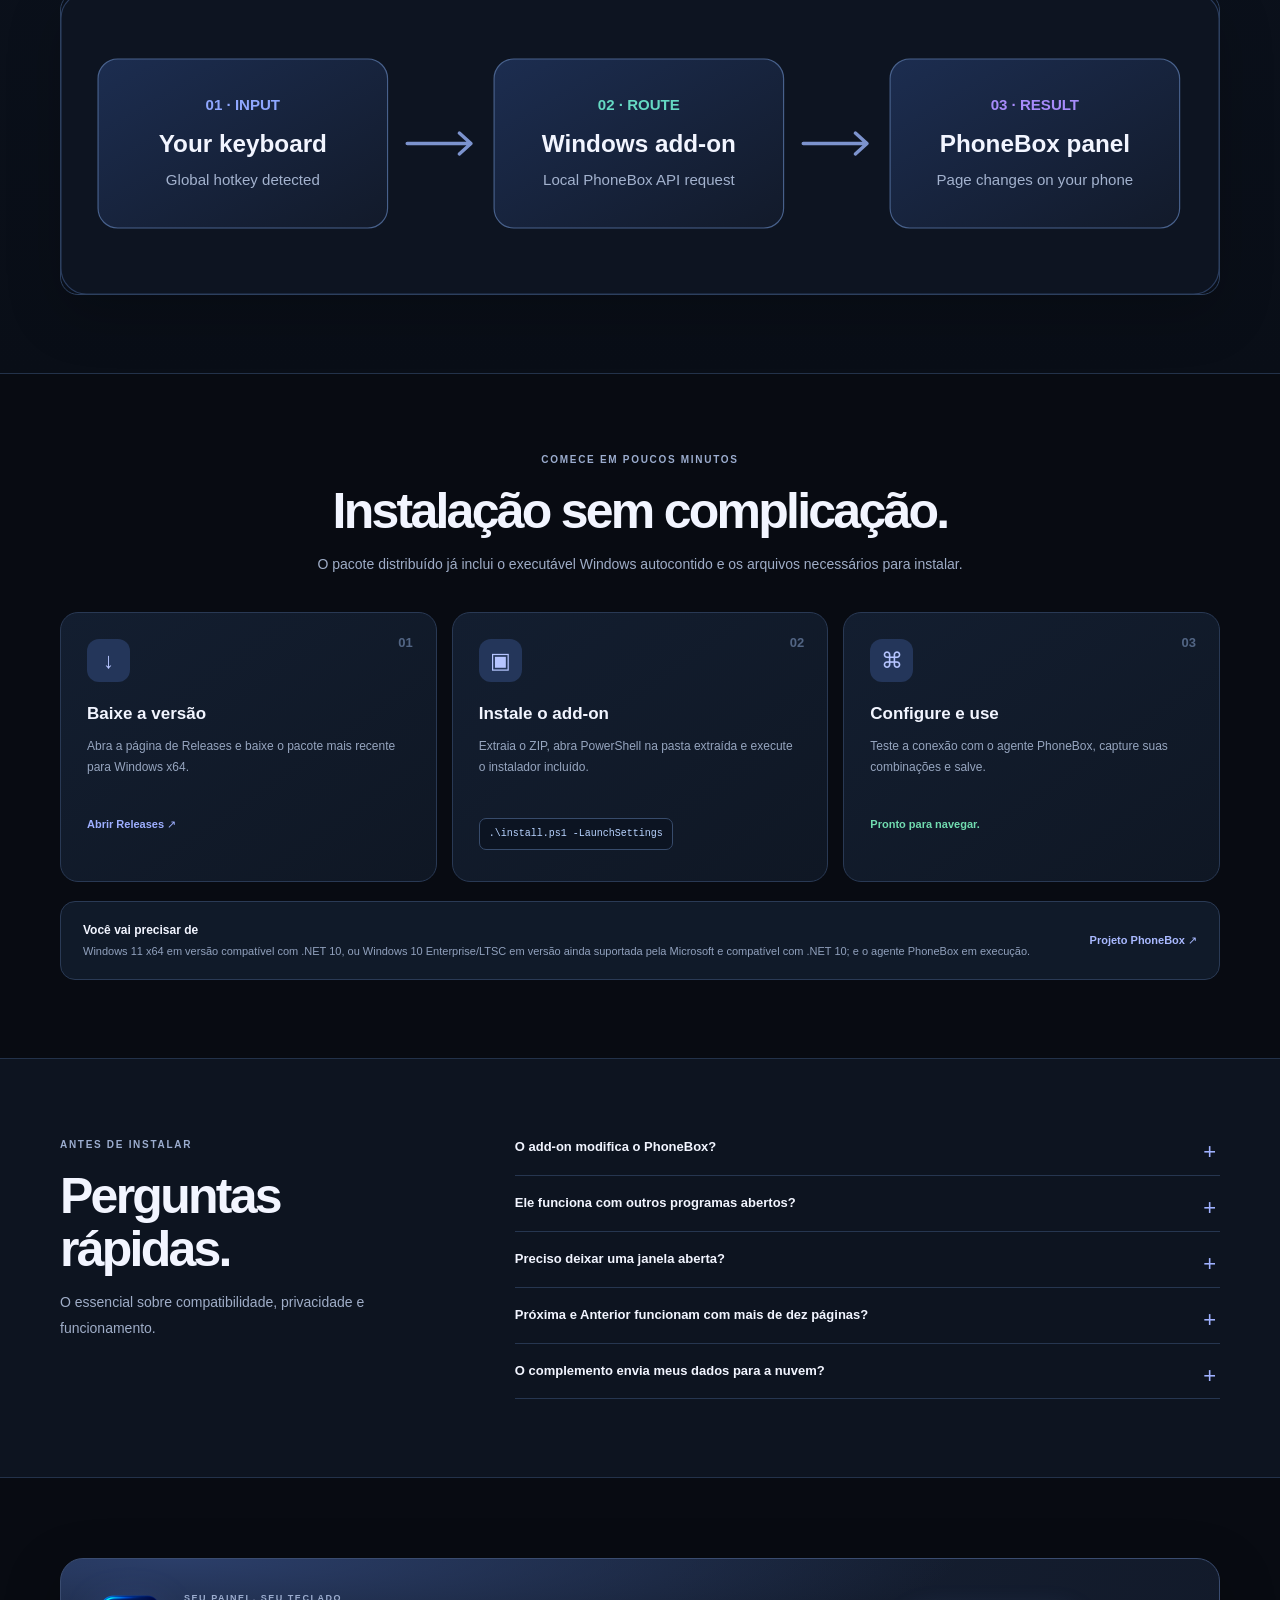
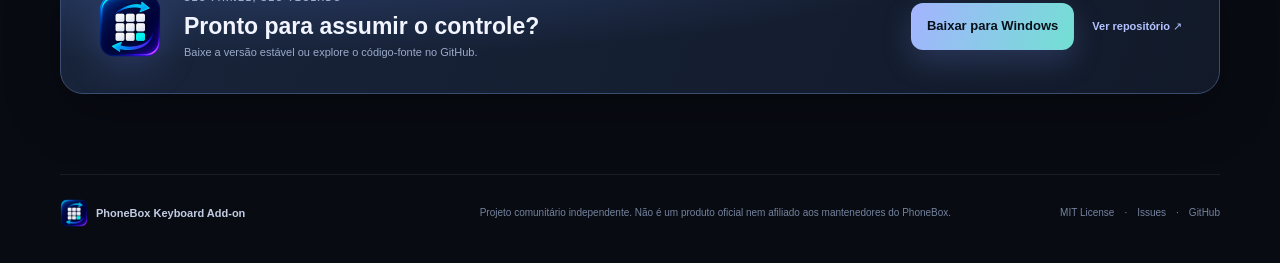
==== commit a529503f: "feat: release PhoneBox Keyboard Add-on v1.5.0" ====
--- a/site/index.html
+++ b/site/index.html
@@ -153,7 +153,7 @@
           <details><summary data-i18n="faq1Q">O add-on modifica o PhoneBox?</summary><p data-i18n="faq1A">Não. É um complemento independente para Windows. Ele envia solicitações de navegação à API local do agente PhoneBox e não substitui nem injeta arquivos no aplicativo original.</p></details>
           <details><summary data-i18n="faq2Q">Ele funciona com outros programas abertos?</summary><p data-i18n="faq2A">Sim. As combinações são registradas globalmente pelo Windows. Se outro aplicativo já usar a mesma combinação, o registro pode falhar; escolha outra tecla no painel.</p></details>
           <details><summary data-i18n="faq3Q">Preciso deixar uma janela aberta?</summary><p data-i18n="faq3A">Não. O processo funciona em segundo plano, sem console ou janela principal. O ícone da bandeja é opcional e pode ser ativado nas preferências.</p></details>
-          <details><summary data-i18n="faq4Q">Próxima e Anterior funcionam com mais de dez páginas?</summary><p data-i18n="faq4A">Sim. Os dez atalhos diretos apontam às primeiras posições configuráveis; Próxima e Anterior percorrem a lista completa de páginas habilitadas. Como o agente não informa a página visível no telefone, o cursor local pode precisar ser sincronizado após navegação manual ou automática.</p></details>
+          <details><summary data-i18n="faq4Q">Próxima e Anterior funcionam com mais de dez páginas?</summary><p data-i18n="faq4A">Sim. A partir do PhoneBox 0.9.31, Próxima e Anterior usam os webhooks nativos do agente, que acompanham a página realmente exibida e param nas extremidades.</p></details>
           <details><summary data-i18n="faq5Q">O complemento envia meus dados para a nuvem?</summary><p data-i18n="faq5A">O complemento não utiliza telemetria nem serviços em nuvem. Seu painel de configurações local escuta em loopback no próprio computador e a navegação é enviada ao agente local do PhoneBox.</p></details>
         </div>
       </div>
